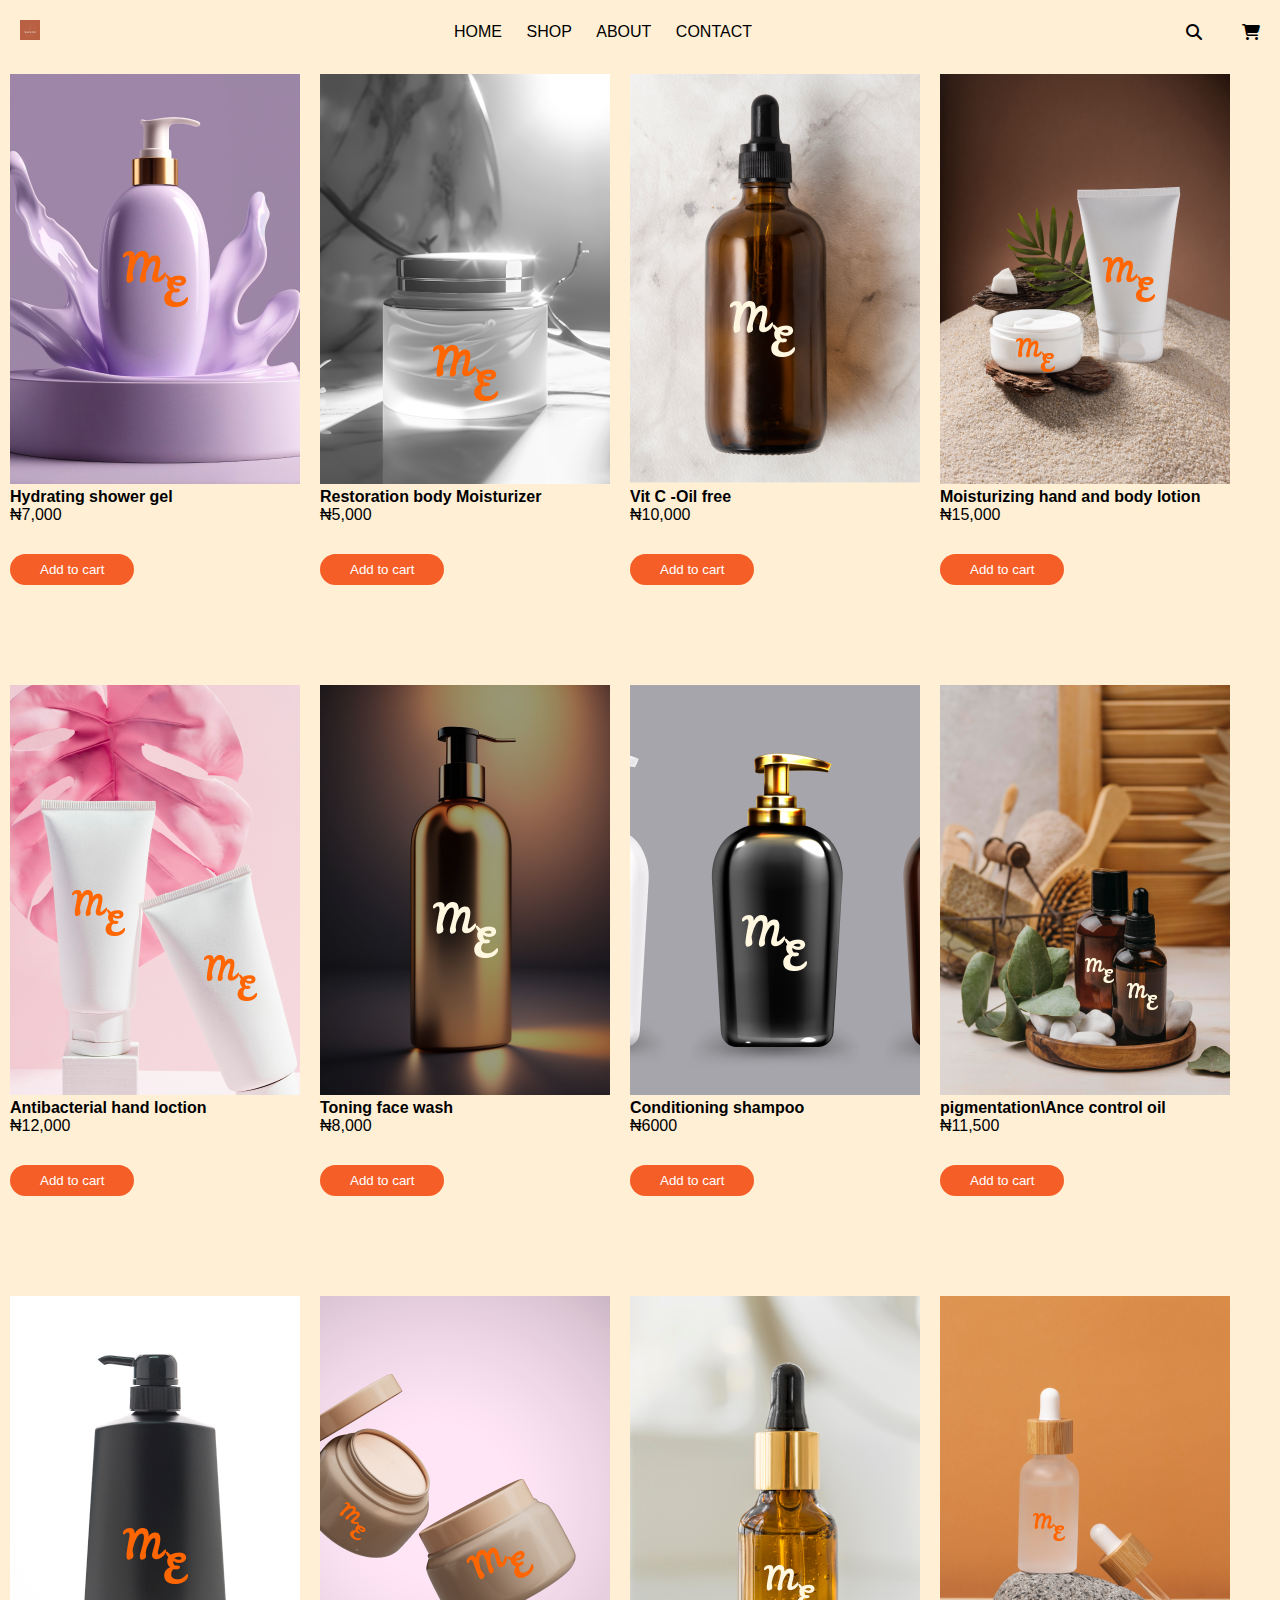
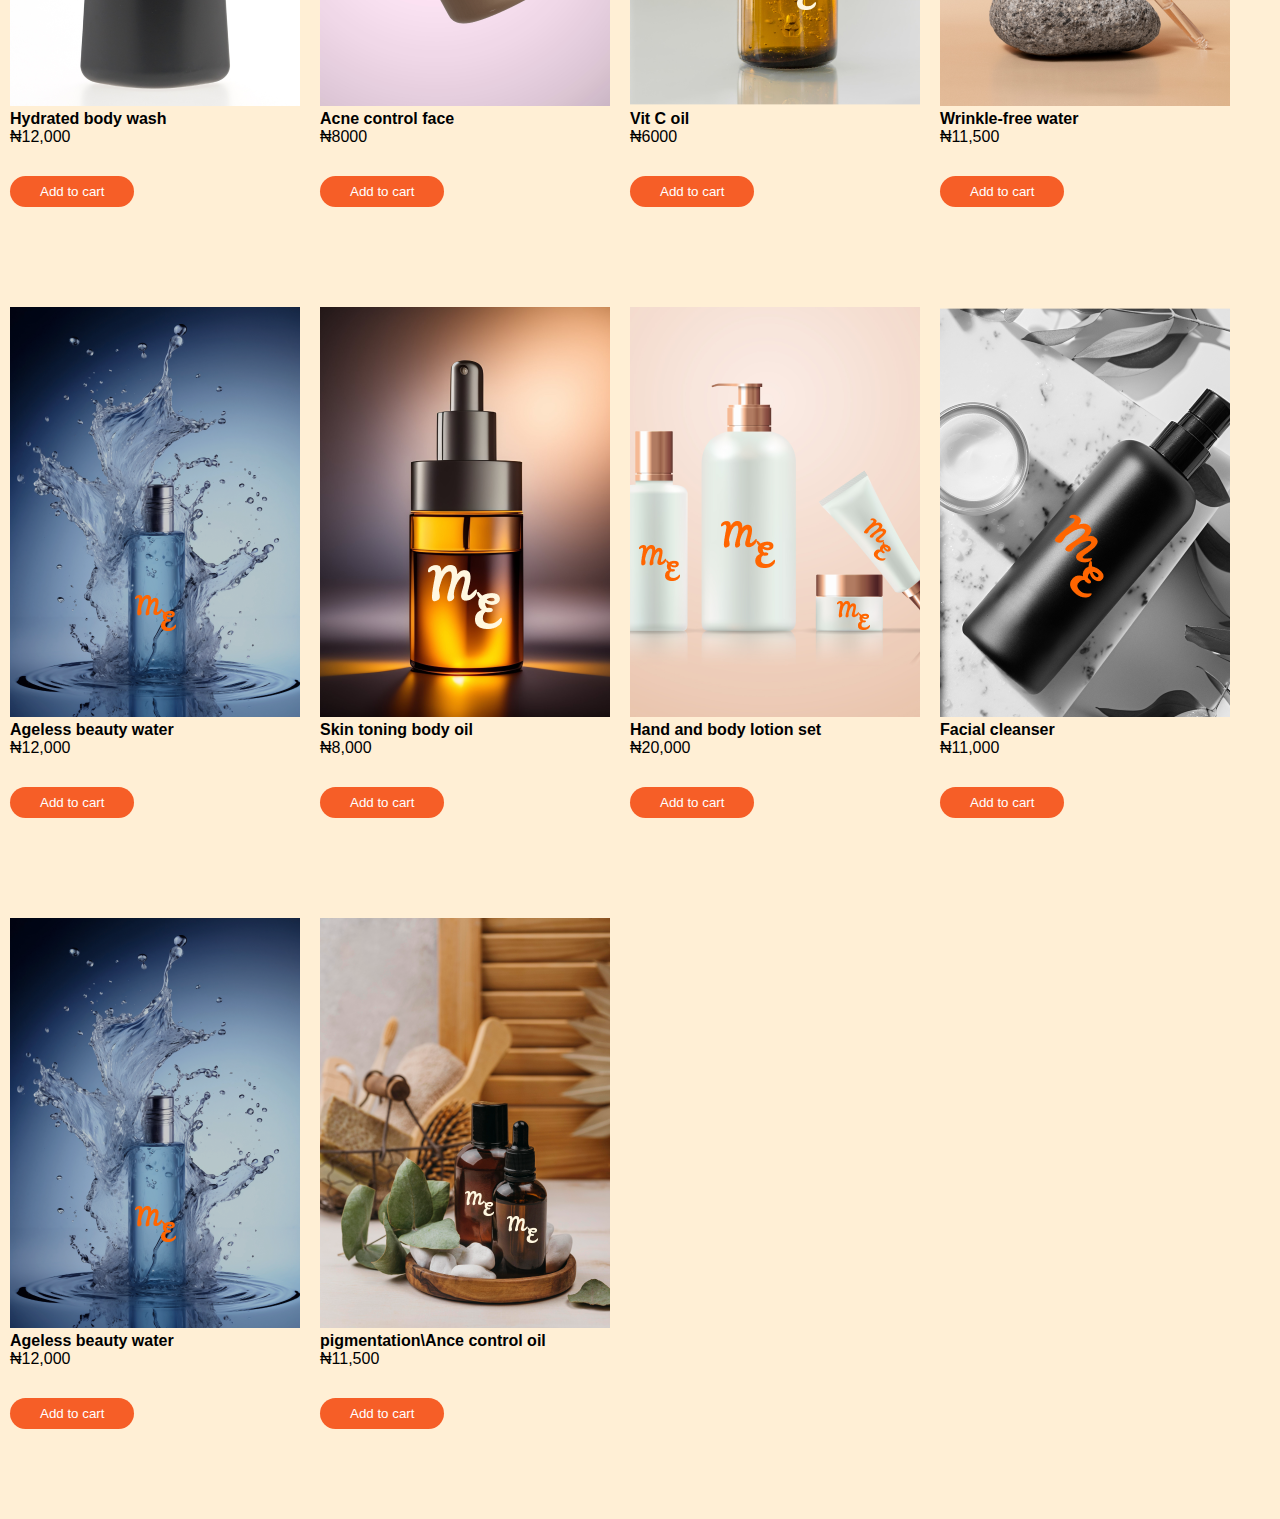
==== index.html @ 60365597 "store completed" ====
<!DOCTYPE html>
<html lang="en">
<head>
    <meta charset="UTF-8">
    <meta name="viewport" content="width=device-width, initial-scale=1.0">
    <title>Document</title>
</head>
<link rel="stylesheet" href="style.css">
<link rel="stylesheet" href="https://cdnjs.cloudflare.com/ajax/libs/font-awesome/6.6.0/css/all.min.css"/>
<body>
    
    <div class="header">
        <div class="container">
            <div class="navbar">
                <div class="logo">
                    <img src="image/Beauty Salon Logo Design, Minimalist Make-up Artist Business Logo Design, Hair and Skin Care Logo Design, Lash Artist Logo , Boutique Logo - Etsy Australia.jfif" alt="">
                </div>
                <nav>
                    <ul>
                        <li>HOME</li>
                        <li>SHOP</li>
                        <li>ABOUT</li>
                        <li>CONTACT</li>
                    </ul>
                </nav>
                <i class="fa fa-search"></i>
                <i class="fa fa-shopping-cart"></i>
            </div>
        </div>
    </div>
    <div class="products">
        <div class="row">
                <div class="column">
                    <img src="image/1.png">
                    <h4> Hydrating shower gel</h4>
                    <p>₦7,000</p>
                    <button class="button"> Add to cart </button>    
                </div>
<div class="column">
                    <img src="image/2.png">
                    <h4>Restoration body Moisturizer</h4>
                    <p                p>₦5,000</p>
                    <button class="button"> Add to cart </button>
                </div>
                <div class="column">
                    <img src="image/3.png">
                    <h4>Vit C -Oil free</h4>
                    <p>₦10,000</p>
                    <button class="button"> Add to cart </button>
                </div> 
                <div class="column">
                    <img src="image/4.png">
                    <h4> Moisturizing hand and body lotion</h4>
                    <p>₦15,000</p>
                    <button class="button"> Add to cart </button>
                </div>
                <div class="column">
                    <img src="image/5.png">
                    <h4> Antibacterial hand loction</h4>
                    <p>₦12,000</p>
                    <button class="button"> Add to cart </button>    
                </div>
                <div class="column">
                    <img src="image/6.png">
                    <h4>Toning face wash</h4>
                    <p>₦8,000</p>
                    <button class="button"> Add to cart </button>
                </div>
                <div class="column">
                    <img src="image/7.png">
                    <h4>Conditioning shampoo</h4>
                    <p>₦6000</p>
                    <button class="button"> Add to cart </button>
                </div>
                <div class="column">
                    <img src="image/8.png">
                    <h4> pigmentation\Ance control oil</h4>
                    <p>₦11,500</p>
                    <button class="button"> Add to cart </button>
                </div>
                <div class="column">
                    <img src="image/9.png">
                    <h4>Hydrated body wash</h4>
                    <p>₦12,000</p>
                    <button class="button"> Add to cart </button>
                </div>
                <div class="column">
                    <img src="image/10.png">
                    <h4>Acne control face</h4>
                    <p>₦8000</p>
                    <button class="button"> Add to cart </button>
                </div> 
                <div class="column">
                    <img src="image/11.png">
                    <h4>Vit C oil</h4>
                    <p>₦6000</p>
                    <button class="button"> Add to cart </button>
                </div>
                <div class="column">
                    <img src="image/12.png">
                    <h4>Wrinkle-free water</h4>
                    <p>₦11,500</p>
                    <button class="button"> Add to cart </button>    
                </div>
                <div class="column">
                    <img src="image/13.png">
                    <h4>Ageless beauty water</h4>
                    <p>₦12,000</p>
                    <button class="button"> Add to cart </button>
                </div>
                <div class="column">
                    <img src="image/14.png">
                    <h4>Skin toning body oil</h4>
                    <p>₦8,000</p>
                    <button class="button"> Add to cart </button>
                </div>
                <div class="column">
                    <img src="image/15.png">
                    <h4>Hand and body lotion set</h4>
                    <p>₦20,000</p>
                    <button class="button"> Add to cart </button>
                </div>
                <div class="column">
                    <img src="image/16.png">
                    <h4>Facial cleanser</h4>
                    <p>₦11,000</p>
                    <button class="button"> Add to cart </button>
                </div>
                <div class="column">
                    <img src="image/13.png">
                    <h4>Ageless beauty water</h4>
                    <p>₦12,000</p>
                    <button class="button"> Add to cart </button>
                </div>
                <div class="column">
                    <img src="image/8.png">
                    <h4> pigmentation\Ance control oil</h4>
                    <p>₦11,500</p>
                    <button class="button"> Add to cart </button>
                </div>

        </div>
    </div>
    
</body>
</html>
---- style.css ----
*{
    margin: 0;
    padding: 0;
    box-sizing: border-box;
}
body{
    font-family: sans-serif;
    background-color: papayawhip;
}
.navbar{
    display: flex;
    align-items: center;
    padding: 20px;
    gap: 40px;
}
nav{
    flex: 1;
    text-align: center;
}
nav ul{
display: inline-block;
list-style-type: none;

}
nav ul li{
    display: inline-block;
    margin-right: 20px;
}
.product{
max-width: 1080px;
margin: auto;
padding-left: 25px;
padding-right: 25px;
}
.column{
    flex-basis: 25px;
    padding: 10px;
    min-width: 200px;
    margin-bottom: 50px;
    float: left;
}
.column img{
    width: 290px;
    height: 410px;
    top: 831px;
    left: 410px;
}
.button{
    color: white;
    background-color:  rgb(246, 94, 39) ;
    display: inline;
    border-radius: 30px;
    padding: 8px 30px;
    margin: 30px 0;
    border: transparent;
    transition: backgroung 0.5s;
}
.button:hover{
    background: #563434;
}
.logo img{
    width: 20px;
    height: 20px;
    top: 34px;
    left: 80px;
}
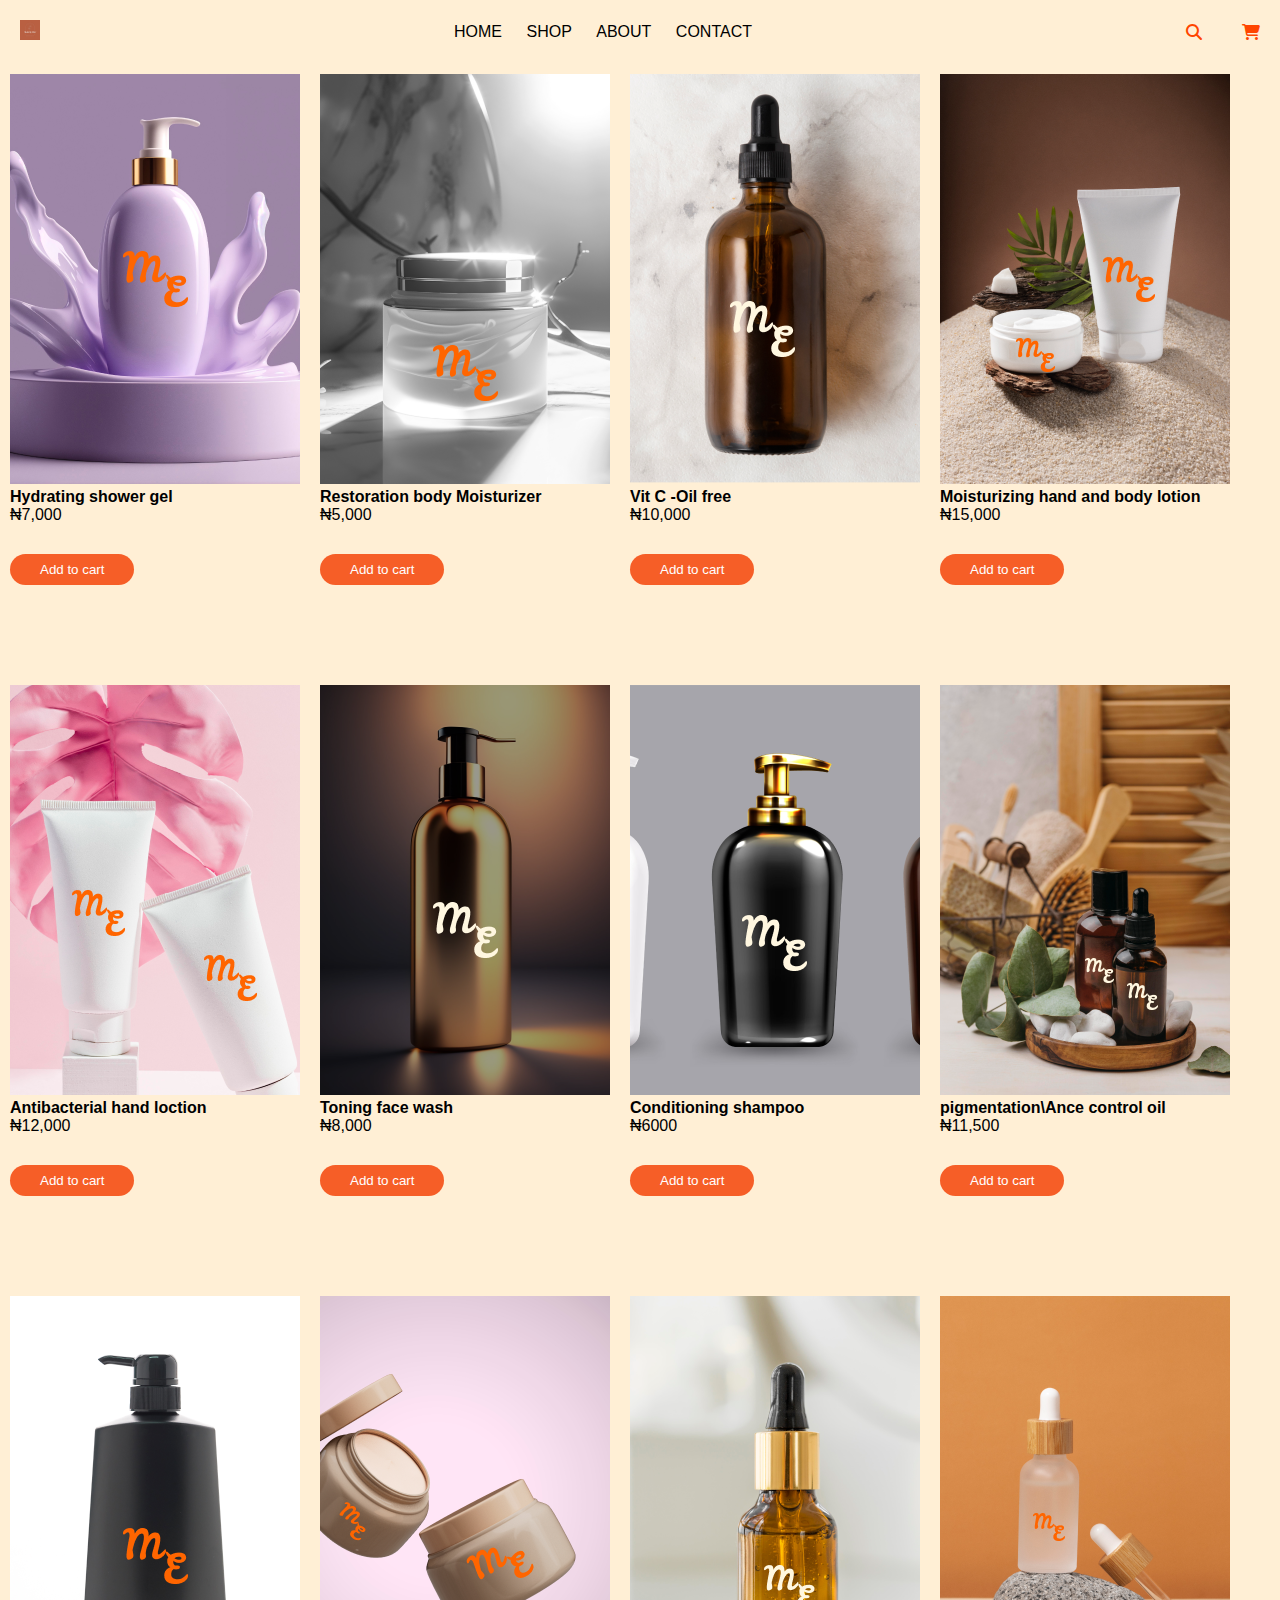
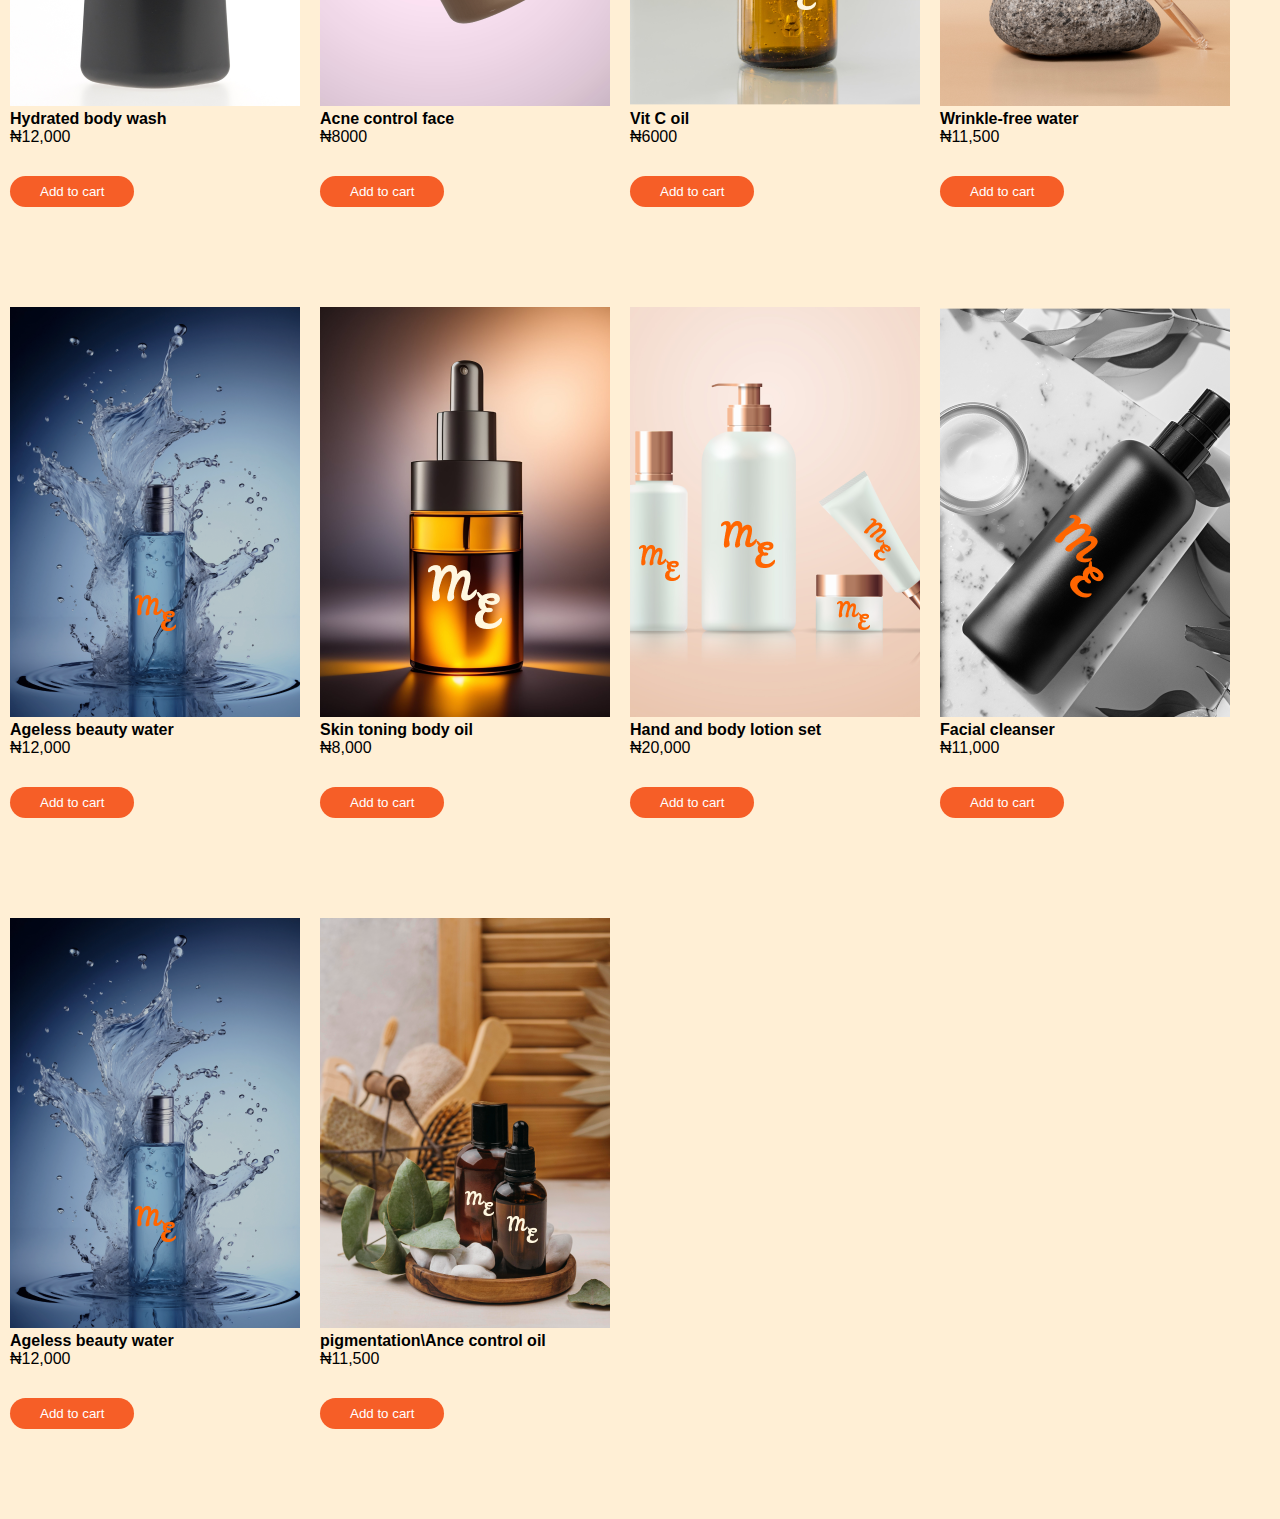
==== commit e2114771: "cart" ====
--- a/index.html
+++ b/index.html
@@ -3,7 +3,7 @@
 <head>
     <meta charset="UTF-8">
     <meta name="viewport" content="width=device-width, initial-scale=1.0">
-    <title>Document</title>
+    <title>Product Listing</title>
 </head>
 <link rel="stylesheet" href="style.css">
 <link rel="stylesheet" href="https://cdnjs.cloudflare.com/ajax/libs/font-awesome/6.6.0/css/all.min.css"/>
@@ -18,7 +18,7 @@
                 <nav>
                     <ul>
                         <li>HOME</li>
-                        <li>SHOP</li>
+                        <li><a href="http://127.0.0.1:5500/html/cart.html">SHOP</a></li>
                         <li>ABOUT</li>
                         <li>CONTACT</li>
                     </ul>
--- a/style.css
+++ b/style.css
@@ -6,6 +6,10 @@
 body{
     font-family: sans-serif;
     background-color: papayawhip;
+}
+.navbar a{
+    text-decoration: none;
+    color: inherit;
 }
 .navbar{
     display: flex;
@@ -64,3 +68,6 @@
     top: 34px;
     left: 80px;
 }
+.fa{
+    color: orangered;
+}
